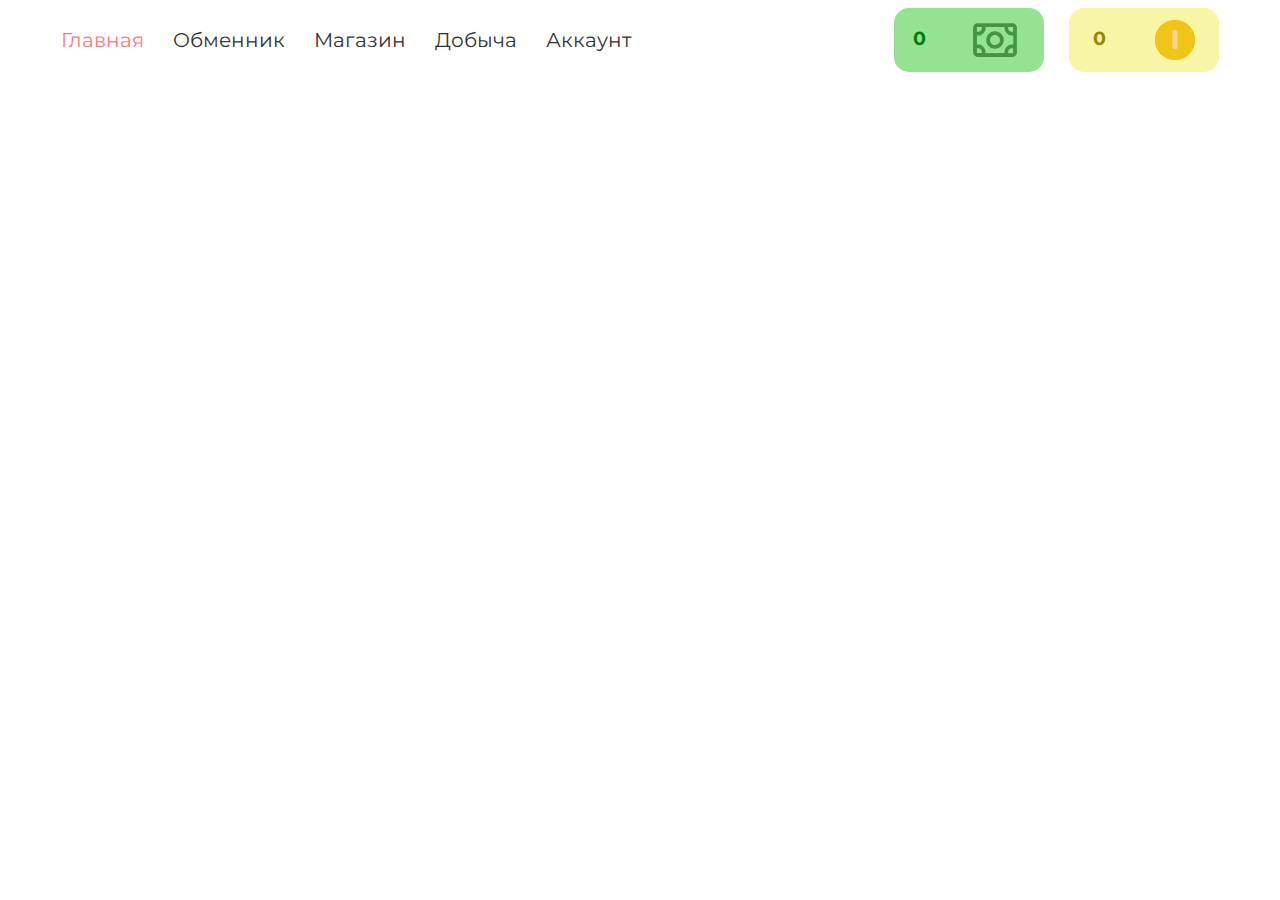
==== index.html @ 81dc6b13 "Add files via upload" ====
<!DOCTYPE html>
<html lang="en"> 
<head>
    <meta charset="UTF-8">
    <meta http-equiv="X-UA-Compatible" content="IE=edge">
    <meta name="viewport" content="width=device-width, initial-scale=1.0">
    <title>s2e</title>
    <link rel="stylesheet" href="style_index.css">
    <link rel="preconnect" href="https://fonts.googleapis.com">
    <link rel="preconnect" href="https://fonts.gstatic.com" crossorigin>
    <link href="https://fonts.googleapis.com/css2?family=Montserrat:wght@400;700&display=swap" rel="stylesheet">
</head>
<body>
    <header>
        <nav>
            <a href="index.html" class="text nav-text active">Главная</a>
            <a href="exchenger.html" class="text nav-text">Обменник</a>
            <a href="market.html" class="text nav-text">Магазин</a>
            <a href="earn.html" class="text nav-text">Добыча</a>
            <a href="account.html" class="text nav-text">Аккаунт</a>
        </nav>
        <div class="wallet">
            <div class="money">
                <h3 class="money-text text">0</h3>
                <img src="img/money.svg" alt="$" class="img-money">
            </div>
            <div class="coin">
                <h3 class="coin-text text">0</h3>
                <img src="img/coin.svg" alt="C" class="img-coin">
            </div>
        </div>
    </header>
    <main>

    </main>
</body>
</html>
---- style_index.css ----
.text {
    font-family: 'Montserrat', sans-serif;
    color: #333;
}

header {
    display: flex;
    justify-content: space-between;
    margin: 8px 8px 0px 8px;
}

a {
    text-decoration: none;
}

.nav-text {
    font-size: 20px;
    margin-left: 25px;
    transition: 0.3s;
}

.nav-text:hover {
    color: rgb(255, 120, 120);
    transition: 0.3s;
}

.active {
    color: rgb(255, 120, 120);
}

nav {
    padding: 20px;
}

.img-money {
    width: 60px;
}

.img-coin {
    width: 40px;
}

.wallet {
    display: flex;
}

.money {
    display: flex;
    background-color: rgb(147, 227, 147);
    min-width: 150px;
    justify-content: space-around;
    border-radius: 15px;
    margin-right: 25px;
}

.money-text {
    color: green;
    font-weight: 700;
}

.coin-text {
    color: rgb(159, 131, 4);
    font-weight: 700;
}

.coin {
    display: flex;
    justify-content: space-around;
    background-color: rgb(247, 245, 166);
    min-width: 150px;
    border-radius: 15px;
    margin-right: 45px;
}
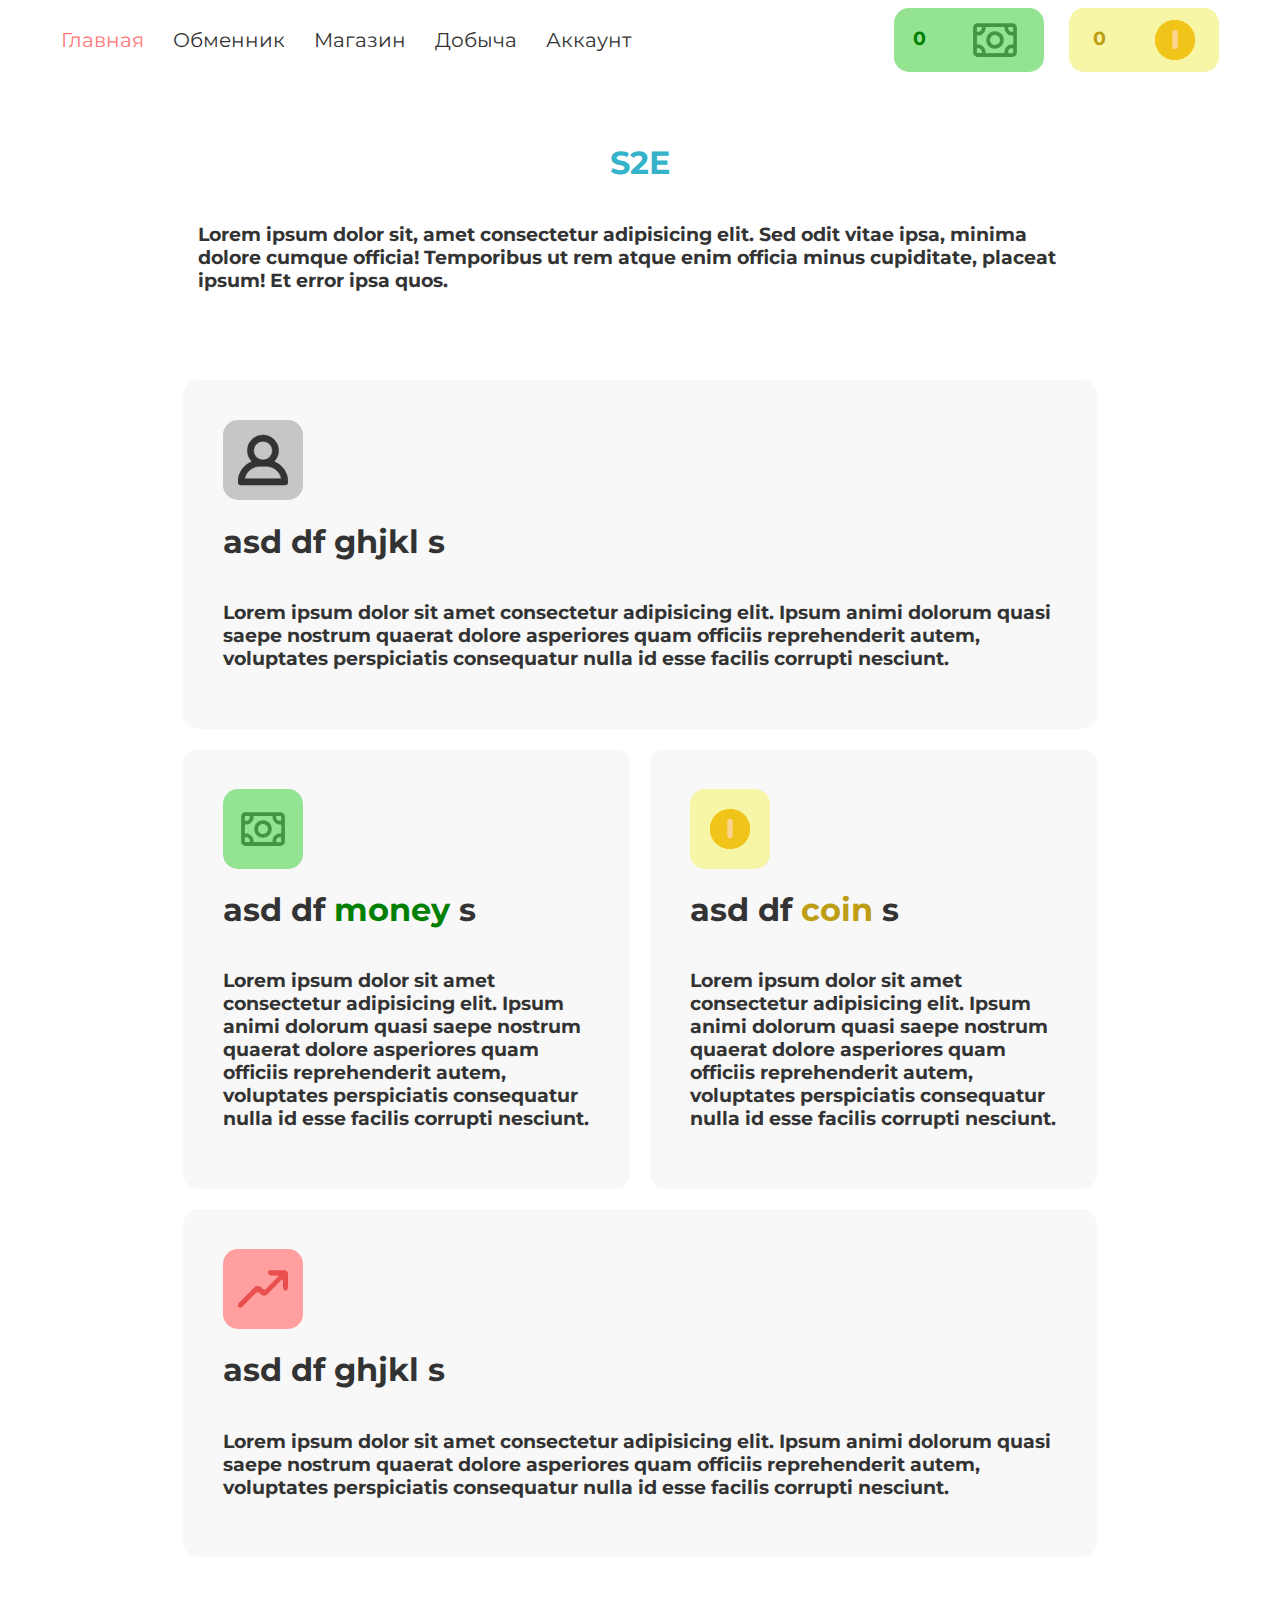
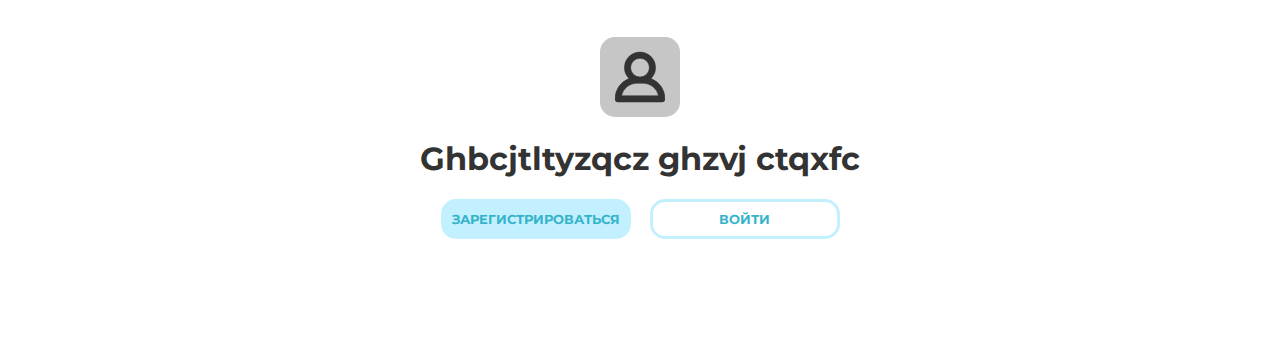
==== commit ecd89c16: "Add files via upload" ====
--- a/index.html
+++ b/index.html
@@ -31,7 +31,55 @@
         </div>
     </header>
     <main>
+        <div class="page">
 
+        </div>
+        <div class="info">
+            <h1 class="logo text">S2E</h1>
+            <h3 class="info-text text">Lorem ipsum dolor sit, amet consectetur adipisicing elit. Sed odit vitae ipsa, minima dolore cumque officia! Temporibus ut rem atque enim officia minus cupiditate, placeat ipsum! Et error ipsa quos.</h3>
+        </div>
+        <div class="blocks">
+            <div class="info-block">
+                <div class="account">
+                    <img src="img/account.svg" alt="" class="img-account">
+                </div>
+                <h1 class="info-big-text text">asd df ghjkl s</h1>
+                <h3 class="info-small-text text">Lorem ipsum dolor sit amet consectetur adipisicing elit. Ipsum animi dolorum quasi saepe nostrum quaerat dolore asperiores quam officiis reprehenderit autem, voluptates perspiciatis consequatur nulla id esse facilis corrupti nesciunt.</h3>
+            </div>
+            <div class="currency">
+                <div class="info-block margin">
+                    <div class="money-info">
+                        <img src="img/money.svg" alt="" class="img-money">
+                    </div>
+                    <h1 class="info-big-text text">asd df <span class="money-text">money</span> s</h1>
+                    <h3 class="info-small-text text">Lorem ipsum dolor sit amet consectetur adipisicing elit. Ipsum animi dolorum quasi saepe nostrum quaerat dolore asperiores quam officiis reprehenderit autem, voluptates perspiciatis consequatur nulla id esse facilis corrupti nesciunt.</h3>
+                </div>
+                <div class="info-block">
+                    <div class="coin-info">
+                        <img src="img/coin.svg" alt="" class="img-coin">
+                    </div> 
+                    <h1 class="info-big-text text">asd df <span class="coin-text">coin</span> s</h1>
+                    <h3 class="info-small-text text">Lorem ipsum dolor sit amet consectetur adipisicing elit. Ipsum animi dolorum quasi saepe nostrum quaerat dolore asperiores quam officiis reprehenderit autem, voluptates perspiciatis consequatur nulla id esse facilis corrupti nesciunt.</h3>
+                </div>
+            </div>
+            <div class="info-block">
+                <div class="red-arrow">
+                    <img src="img/red-arrow.svg" alt="" class="img-red-arrow">
+                </div>
+                <h1 class="info-big-text text">asd df ghjkl s</h1>
+                <h3 class="info-small-text text">Lorem ipsum dolor sit amet consectetur adipisicing elit. Ipsum animi dolorum quasi saepe nostrum quaerat dolore asperiores quam officiis reprehenderit autem, voluptates perspiciatis consequatur nulla id esse facilis corrupti nesciunt.</h3>          
+            </div>
+        </div>
     </main>
+    <footer>
+        <div class="account">
+            <img src="img/account.svg" alt="" class="img-account">
+        </div>
+        <h1 class="text">Ghbcjtltyzqcz ghzvj ctqxfc</h1>
+        <div class="btn-box">
+            <button class="btn-sign-up text">Зарегистрироваться</button>
+            <button class="btn-sign-in text">Войти</button>
+        </div>
+    </footer>
 </body>
 </html>--- a/style_index.css
+++ b/style_index.css
@@ -72,4 +72,132 @@
     margin-right: 45px;
 }
 
-
+.info {
+    display: flex;
+    flex-direction: column;
+    align-items: center;
+    margin-top: 50px;
+    margin-bottom: 50px;
+}
+
+.logo {
+    color: rgb(52, 179, 202);
+}
+
+.info-text {
+    width: 70%;
+}
+
+.blocks {
+    display: flex;
+    flex-direction: column;
+    padding: 0 175px 0 175px;
+}
+
+.info-block {
+    display: flex;
+    flex-direction: column;
+    background-color: #f8f8f8;
+    padding: 40px;
+    border-radius: 15px;
+    margin-top: 20px;
+}
+
+.account {
+    background-color: rgb(198, 198, 198);
+    width: 80px;
+    height: 80px;
+    display: flex;
+    justify-content: center;
+    border-radius: 15px;
+}
+
+.img-account {
+    width: 50px;
+}
+
+.currency {
+    display: flex;
+    flex-direction: row;
+}
+
+.money-info {
+    display: flex;
+    background-color: rgb(147, 227, 147);
+    width: 80px;
+    height: 80px;
+    justify-content: center;
+    border-radius: 15px;
+}
+
+.margin {
+    margin-right: 20px;
+}
+
+.coin-info {
+    display: flex;
+    justify-content: center;
+    background-color: rgb(247, 245, 166);
+    width: 80px;
+    height: 80px;
+    border-radius: 15px;
+}
+
+.money-text {
+    color: green;
+    font-weight: 700;
+}
+
+.coin-text {
+    color: rgb(189, 158, 21);
+    font-weight: 700;
+}
+
+.img-red-arrow {
+    width: 50px;
+}
+
+.red-arrow {
+    display: flex;
+    justify-content: center;
+    background-color: rgb(255, 159, 159);
+    width: 80px;
+    height: 80px;
+    border-radius: 15px;
+}
+
+footer {
+    margin-top: 80px;
+    display: flex;
+    flex-direction: column;
+    align-items: center;
+    margin-bottom: 100px;
+}
+
+.btn-sign-up {
+    border: none;
+    border-radius: 15px;
+    background-color: rgb(195, 240, 255);
+    color: rgb(52, 179, 202);
+    font-weight: 700;
+    height: 40px;
+    width: 190px;
+    text-transform: uppercase;
+    cursor: pointer;
+    margin-right: 15px;
+}
+
+.btn-sign-in {
+    border: 3px solid;
+    border-radius: 15px;
+    border-color: rgb(195, 240, 255);
+    color: rgb(52, 179, 202);
+    background-color: transparent;
+    font-weight: 700;
+    height: 40px;
+    width: 190px;
+    text-transform: uppercase;
+    cursor: pointer;
+}
+
+
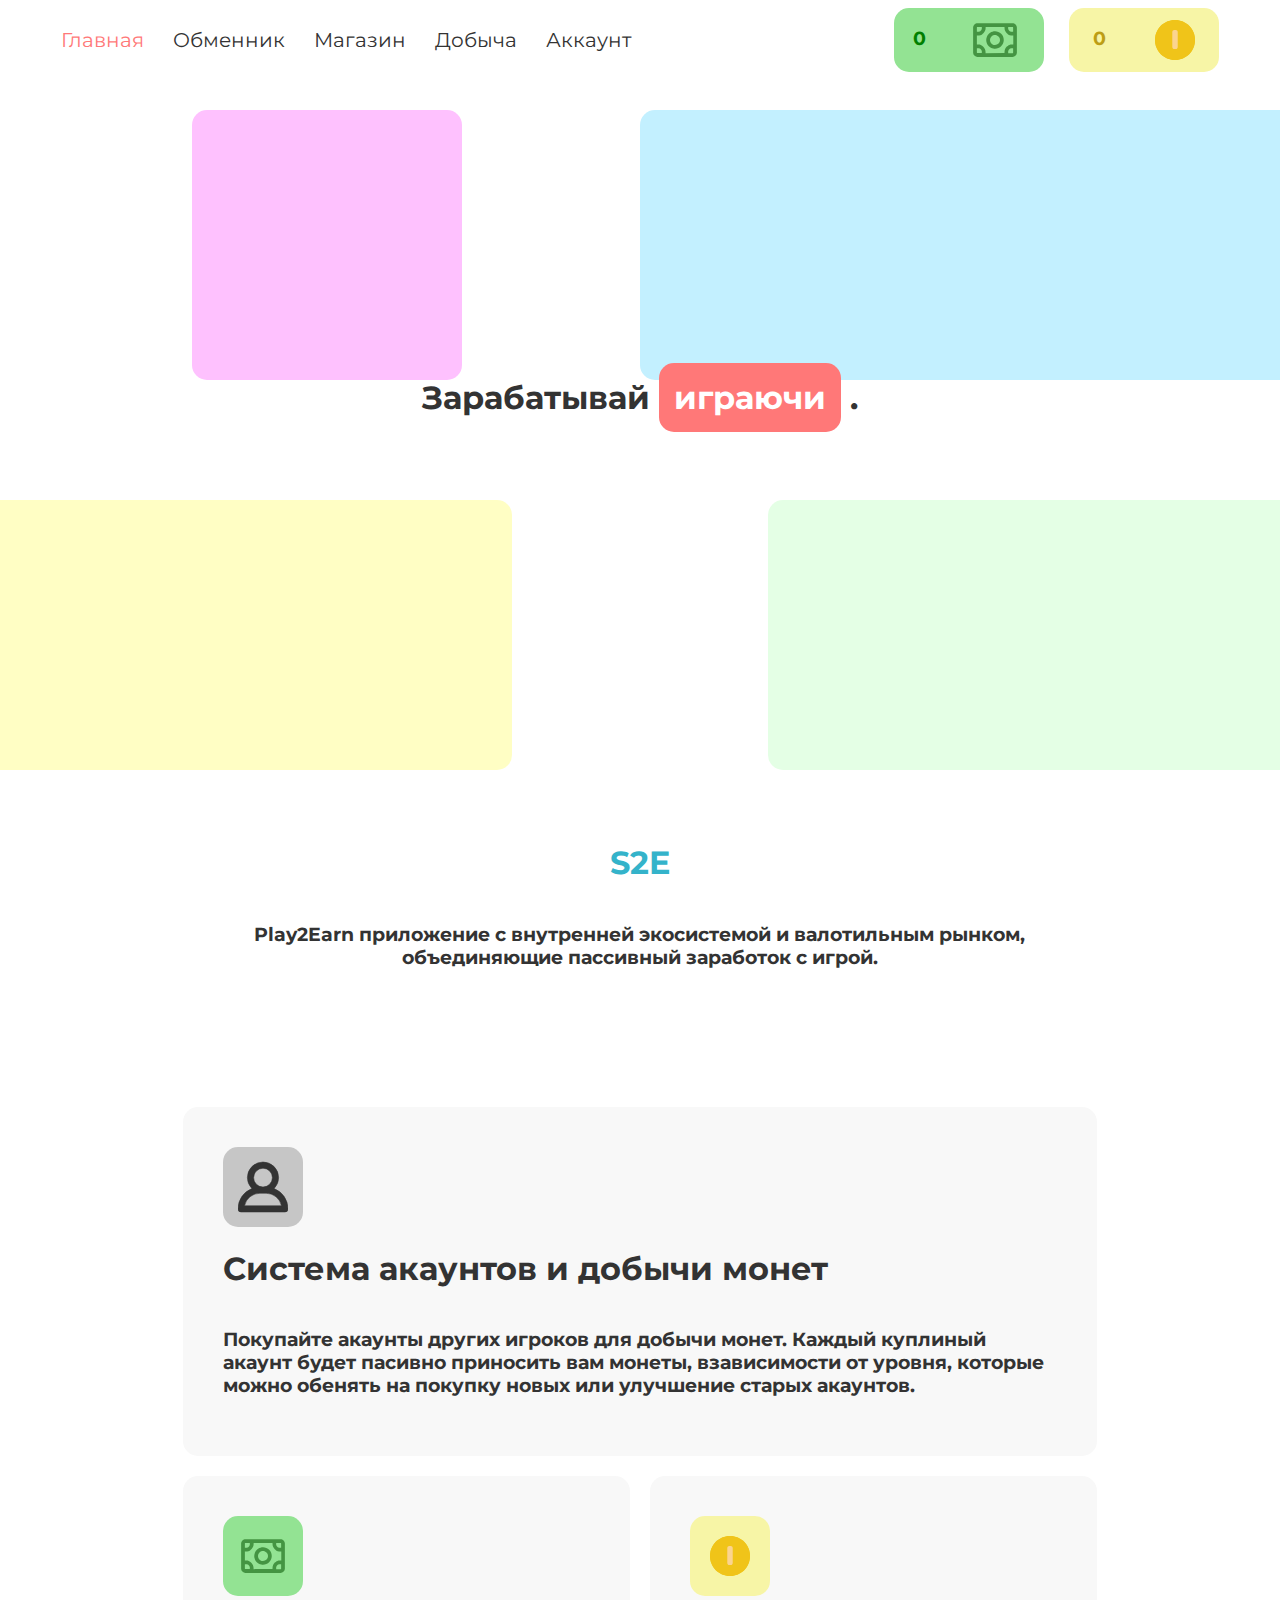
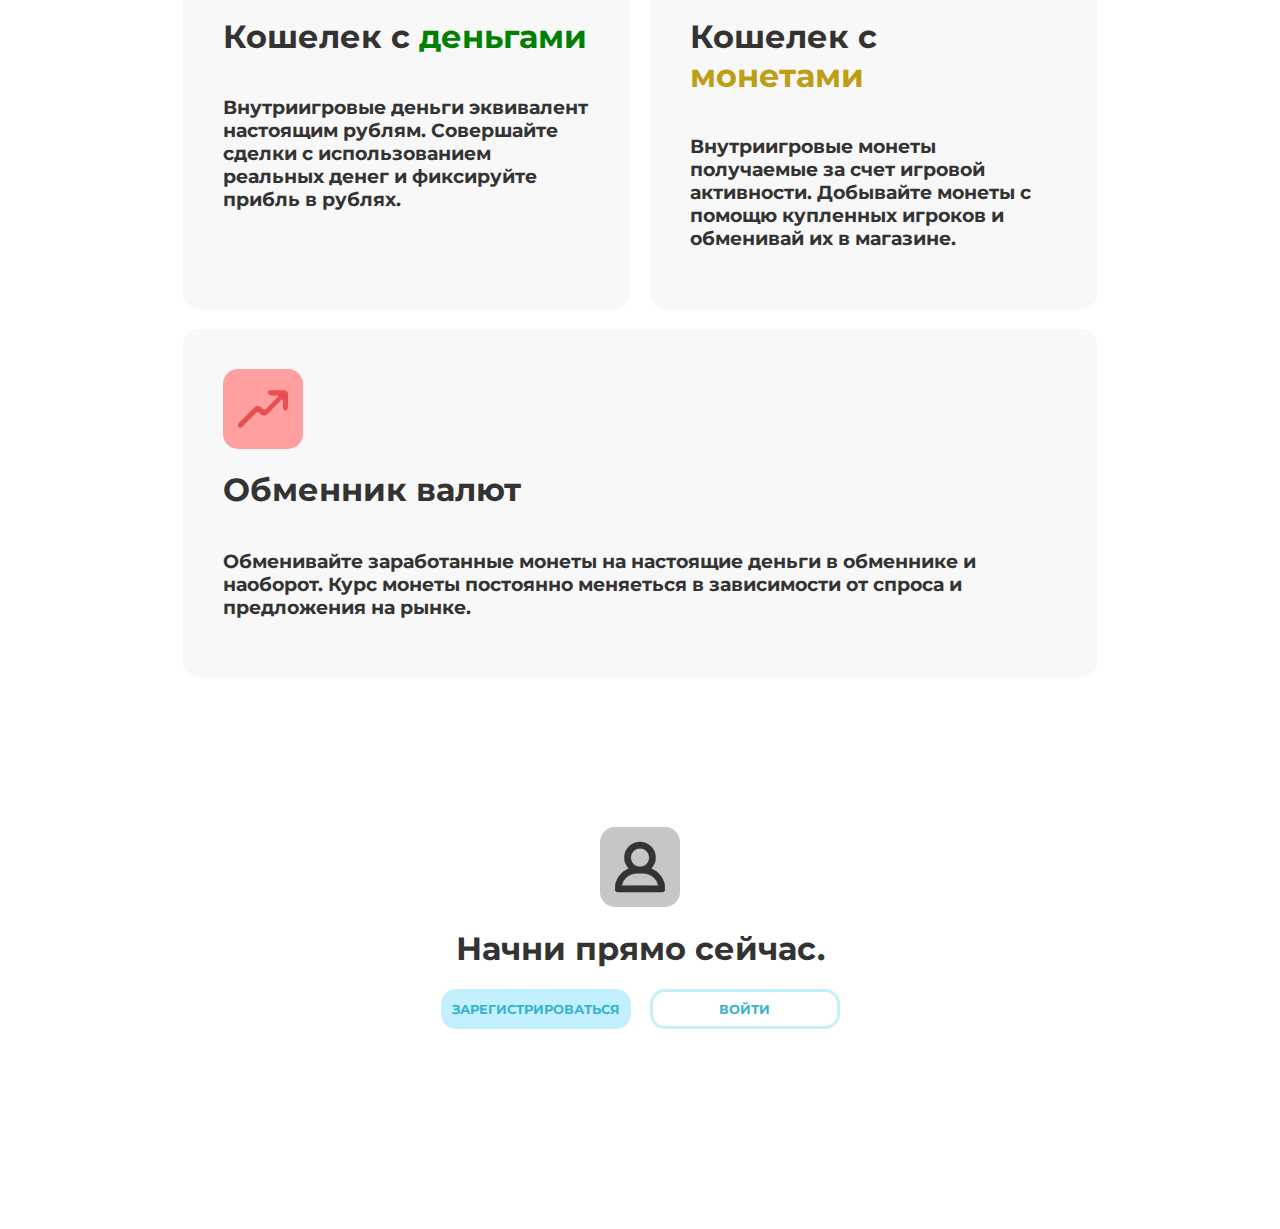
==== commit 3a42a6d5: "Add files via upload" ====
--- a/index.html
+++ b/index.html
@@ -31,43 +31,47 @@
         </div>
     </header>
     <main>
+        <div class="b1"></div>
+        <div class="b2"></div>
+        <div class="b3"></div>
+        <div class="b4"></div>
         <div class="page">
-
+            <h1 class="page-text text">Зарабатывай <span class="span-block">играючи</span> .</h1>
         </div>
         <div class="info">
             <h1 class="logo text">S2E</h1>
-            <h3 class="info-text text">Lorem ipsum dolor sit, amet consectetur adipisicing elit. Sed odit vitae ipsa, minima dolore cumque officia! Temporibus ut rem atque enim officia minus cupiditate, placeat ipsum! Et error ipsa quos.</h3>
+            <h3 class="info-text text">Play2Earn приложение с внутренней экосистемой и валотильным рынком, объединяющие пассивный заработок с игрой.</h3>
         </div>
         <div class="blocks">
             <div class="info-block">
                 <div class="account">
                     <img src="img/account.svg" alt="" class="img-account">
                 </div>
-                <h1 class="info-big-text text">asd df ghjkl s</h1>
-                <h3 class="info-small-text text">Lorem ipsum dolor sit amet consectetur adipisicing elit. Ipsum animi dolorum quasi saepe nostrum quaerat dolore asperiores quam officiis reprehenderit autem, voluptates perspiciatis consequatur nulla id esse facilis corrupti nesciunt.</h3>
+                <h1 class="info-big-text text">Система акаунтов и добычи монет</h1>
+                <h3 class="info-small-text text">Покупайте акаунты других игроков для добычи монет. Каждый куплиный акаунт будет пасивно приносить вам монеты, взависимости от уровня, которые можно обенять на покупку новых или улучшение старых акаунтов.</h3>
             </div>
             <div class="currency">
-                <div class="info-block margin">
+                <div class="info-block margin info-block-money">
                     <div class="money-info">
                         <img src="img/money.svg" alt="" class="img-money">
                     </div>
-                    <h1 class="info-big-text text">asd df <span class="money-text">money</span> s</h1>
-                    <h3 class="info-small-text text">Lorem ipsum dolor sit amet consectetur adipisicing elit. Ipsum animi dolorum quasi saepe nostrum quaerat dolore asperiores quam officiis reprehenderit autem, voluptates perspiciatis consequatur nulla id esse facilis corrupti nesciunt.</h3>
+                    <h1 class="info-big-text text">Кошелек с <span class="money-text">деньгами</span></h1>
+                    <h3 class="info-small-text text">Внутриигровые деньги эквивалент настоящим рублям. Совершайте сделки с использованием реальных денег и фиксируйте прибль в рублях.</h3>
                 </div>
-                <div class="info-block">
+                <div class="info-block info-block-coin">
                     <div class="coin-info">
                         <img src="img/coin.svg" alt="" class="img-coin">
                     </div> 
-                    <h1 class="info-big-text text">asd df <span class="coin-text">coin</span> s</h1>
-                    <h3 class="info-small-text text">Lorem ipsum dolor sit amet consectetur adipisicing elit. Ipsum animi dolorum quasi saepe nostrum quaerat dolore asperiores quam officiis reprehenderit autem, voluptates perspiciatis consequatur nulla id esse facilis corrupti nesciunt.</h3>
+                    <h1 class="info-big-text text">Кошелек с <span class="coin-text">монетами</span></h1>
+                    <h3 class="info-small-text text">Внутриигровые монеты получаемые за счет игровой активности. Добывайте монеты с помощю купленных игроков и обменивай их в магазине.</h3>
                 </div>
             </div>
             <div class="info-block">
                 <div class="red-arrow">
                     <img src="img/red-arrow.svg" alt="" class="img-red-arrow">
                 </div>
-                <h1 class="info-big-text text">asd df ghjkl s</h1>
-                <h3 class="info-small-text text">Lorem ipsum dolor sit amet consectetur adipisicing elit. Ipsum animi dolorum quasi saepe nostrum quaerat dolore asperiores quam officiis reprehenderit autem, voluptates perspiciatis consequatur nulla id esse facilis corrupti nesciunt.</h3>          
+                <h1 class="info-big-text text">Обменник валют</h1>
+                <h3 class="info-small-text text">Обменивайте заработанные монеты на настоящие деньги в обменнике и наоборот. Курс монеты постоянно меняеться в зависимости от спроса и предложения на рынке.</h3>          
             </div>
         </div>
     </main>
@@ -75,7 +79,7 @@
         <div class="account">
             <img src="img/account.svg" alt="" class="img-account">
         </div>
-        <h1 class="text">Ghbcjtltyzqcz ghzvj ctqxfc</h1>
+        <h1 class="text">Начни прямо сейчас.</h1>
         <div class="btn-box">
             <button class="btn-sign-up text">Зарегистрироваться</button>
             <button class="btn-sign-in text">Войти</button>
--- a/style_index.css
+++ b/style_index.css
@@ -76,8 +76,8 @@
     display: flex;
     flex-direction: column;
     align-items: center;
-    margin-top: 50px;
-    margin-bottom: 50px;
+    margin-top: 100px;
+    margin-bottom: 100px;
 }
 
 .logo {
@@ -86,6 +86,7 @@
 
 .info-text {
     width: 70%;
+    text-align: center;
 }
 
 .blocks {
@@ -167,11 +168,11 @@
 }
 
 footer {
-    margin-top: 80px;
+    margin-top: 150px;
     display: flex;
     flex-direction: column;
     align-items: center;
-    margin-bottom: 100px;
+    margin-bottom: 200px;
 }
 
 .btn-sign-up {
@@ -200,4 +201,72 @@
     cursor: pointer;
 }
 
-
+.info-block-money {
+    width: calc(50% - 10px);
+}
+
+.info-block-coin {
+    width: calc(50% - 10px);
+}
+
+.page {
+    display: flex;
+    justify-content: center;
+    align-items: center;
+    height: 650px;
+}
+
+.span-block {
+    background-color: rgb(255, 120, 120);
+    padding: 15px;
+    border-radius: 15px;
+    color: white;
+}
+
+.b1::before {
+    content: "";
+    position: absolute;
+    top: calc(50% + 50px);
+    right: 60%;
+    width: 50%;
+    height: 30%;
+    border-radius: 0 15px 15px 0;
+    background: rgb(255, 254, 196);
+    z-index: -1;
+}
+
+.b2::before {
+    content: "";
+    position: absolute;
+    bottom: calc(50% + 70px);
+    left: 50%;
+    width: 50%;
+    height: 30%;
+    border-radius: 15px 0 0 15px;
+    background: rgb(195, 240, 255);
+    z-index: -1;
+}
+
+.b3::before {
+    content: "";
+    position: absolute;
+    bottom: calc(50% + 70px);
+    left: 15%;
+    aspect-ratio: 1 / 1;
+    height: 30%;
+    border-radius: 15px;
+    background: rgb(254, 193, 254);
+    z-index: -1;
+}
+
+.b4::before {
+    content: "";
+    position: absolute;
+    top: calc(50% + 50px);
+    right: 0;
+    width: 40%;
+    height: 30%;
+    border-radius: 15px 0 0 15px;
+    background: rgb(228, 255, 229);
+    z-index: -1;
+}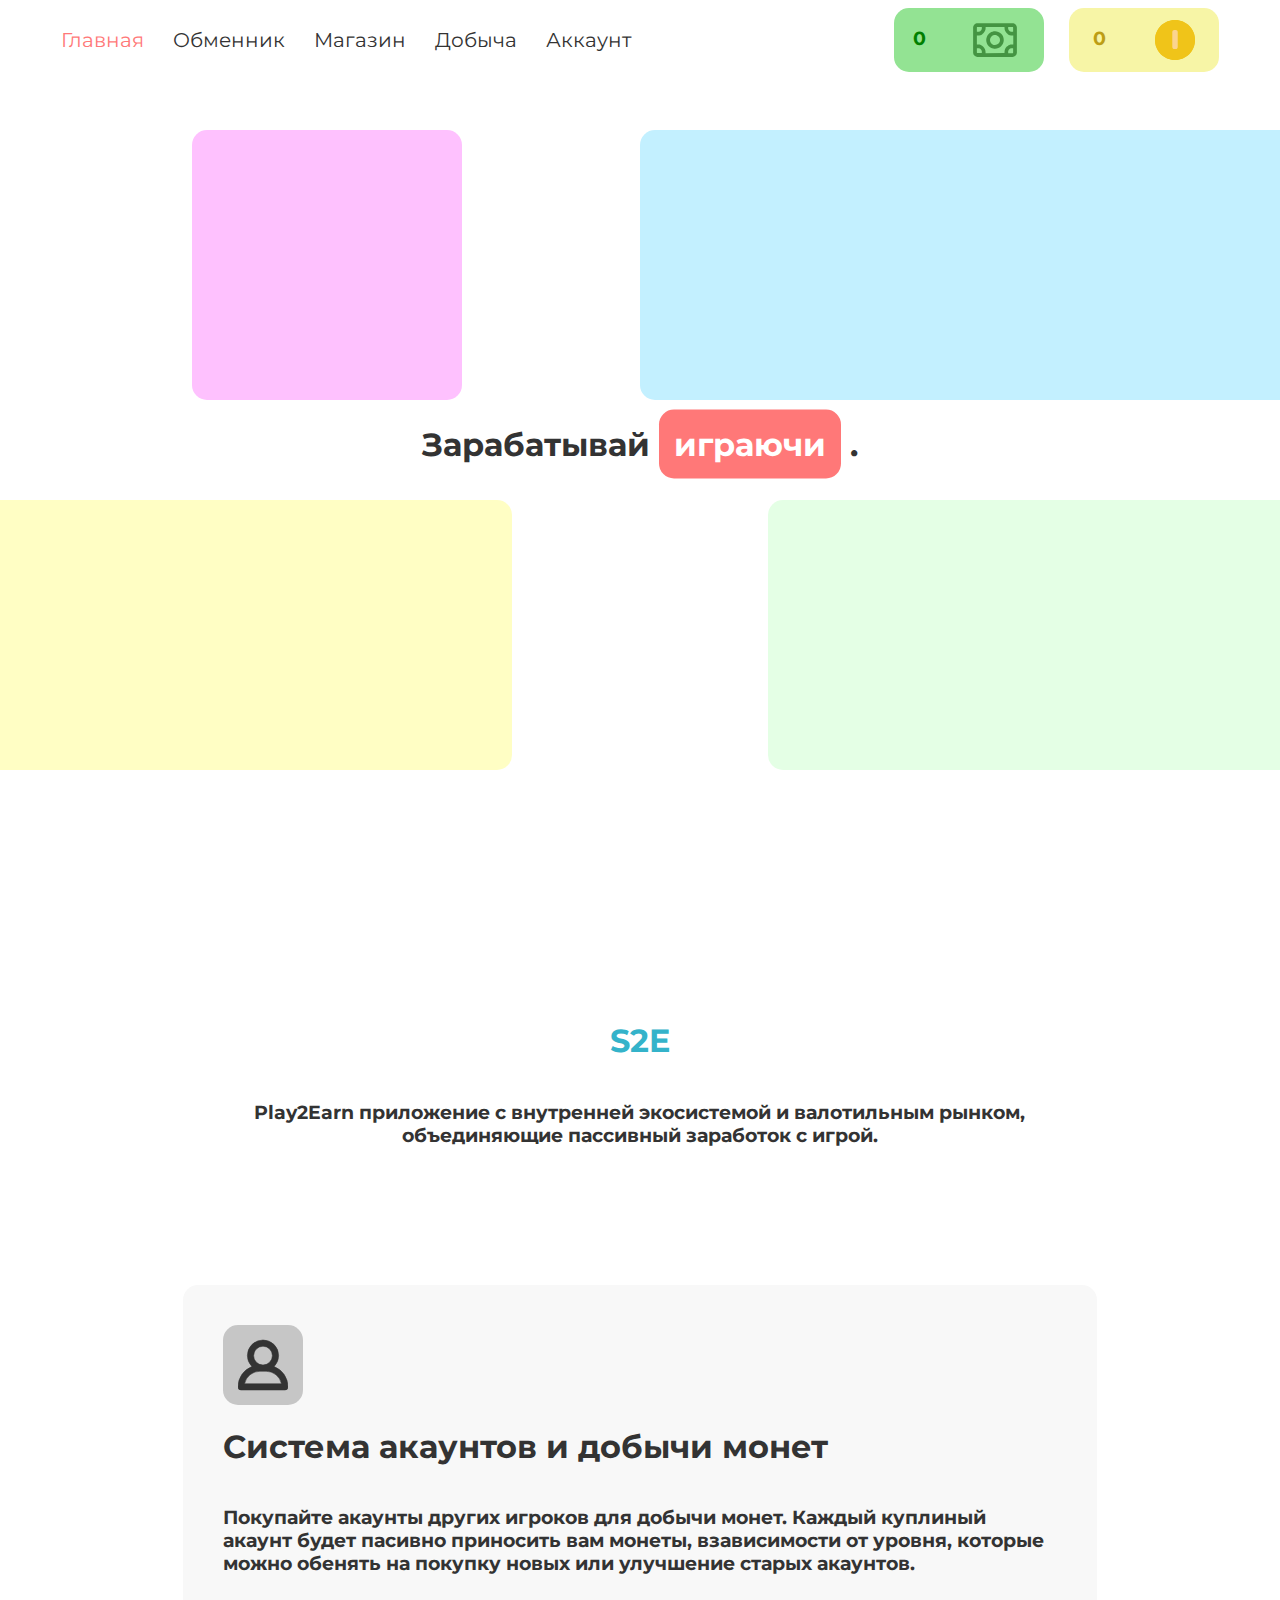
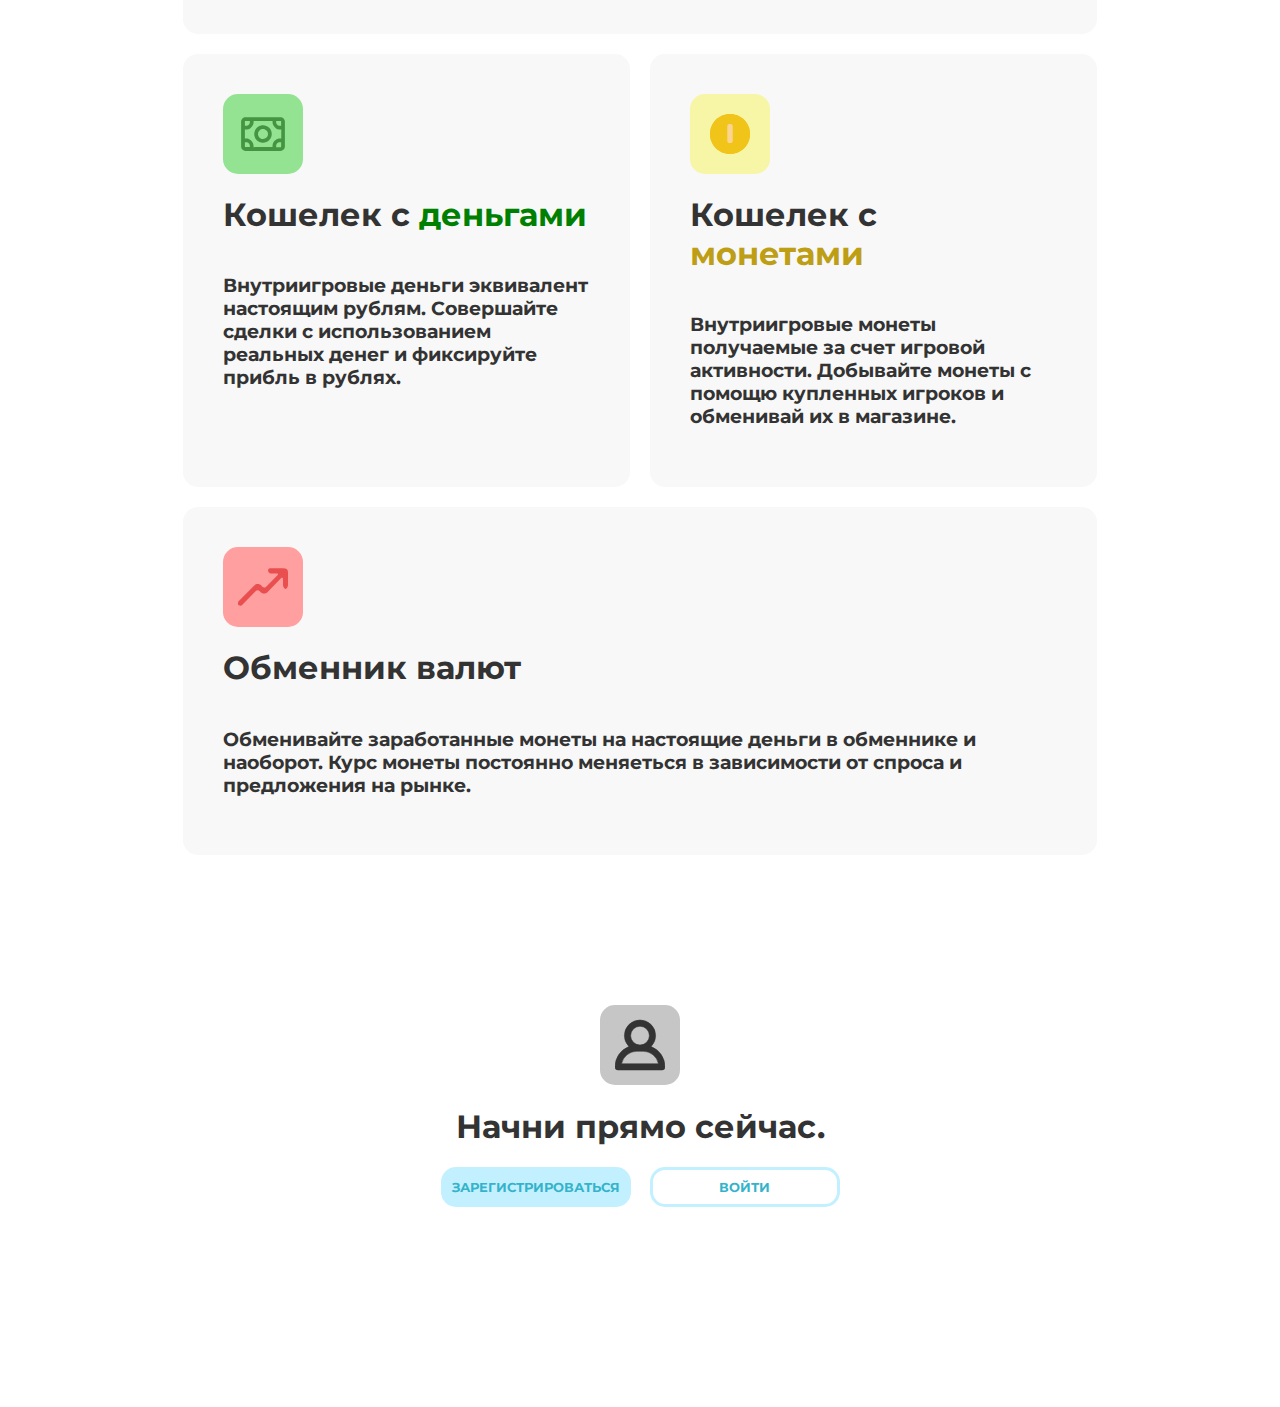
==== commit c3b62cd5: "Add files via upload" ====
--- a/index.html
+++ b/index.html
@@ -31,11 +31,11 @@
         </div>
     </header>
     <main>
-        <div class="b1"></div>
-        <div class="b2"></div>
-        <div class="b3"></div>
-        <div class="b4"></div>
         <div class="page">
+            <div class="b1"></div>
+            <div class="b2"></div>
+            <div class="b3"></div>
+            <div class="b4"></div>
             <h1 class="page-text text">Зарабатывай <span class="span-block">играючи</span> .</h1>
         </div>
         <div class="info">
--- a/style_index.css
+++ b/style_index.css
@@ -210,10 +210,14 @@
 }
 
 .page {
-    display: flex;
-    justify-content: center;
-    align-items: center;
-    height: 650px;
+    height: calc(100vh - 72px);
+}
+
+.page-text {
+    position: absolute;
+    top: 47%;
+    left: 50%;
+    transform: translate(-50%, -50%);
 }
 
 .span-block {
@@ -238,7 +242,7 @@
 .b2::before {
     content: "";
     position: absolute;
-    bottom: calc(50% + 70px);
+    bottom: calc(50% + 50px);
     left: 50%;
     width: 50%;
     height: 30%;
@@ -250,7 +254,7 @@
 .b3::before {
     content: "";
     position: absolute;
-    bottom: calc(50% + 70px);
+    bottom: calc(50% + 50px);
     left: 15%;
     aspect-ratio: 1 / 1;
     height: 30%;
